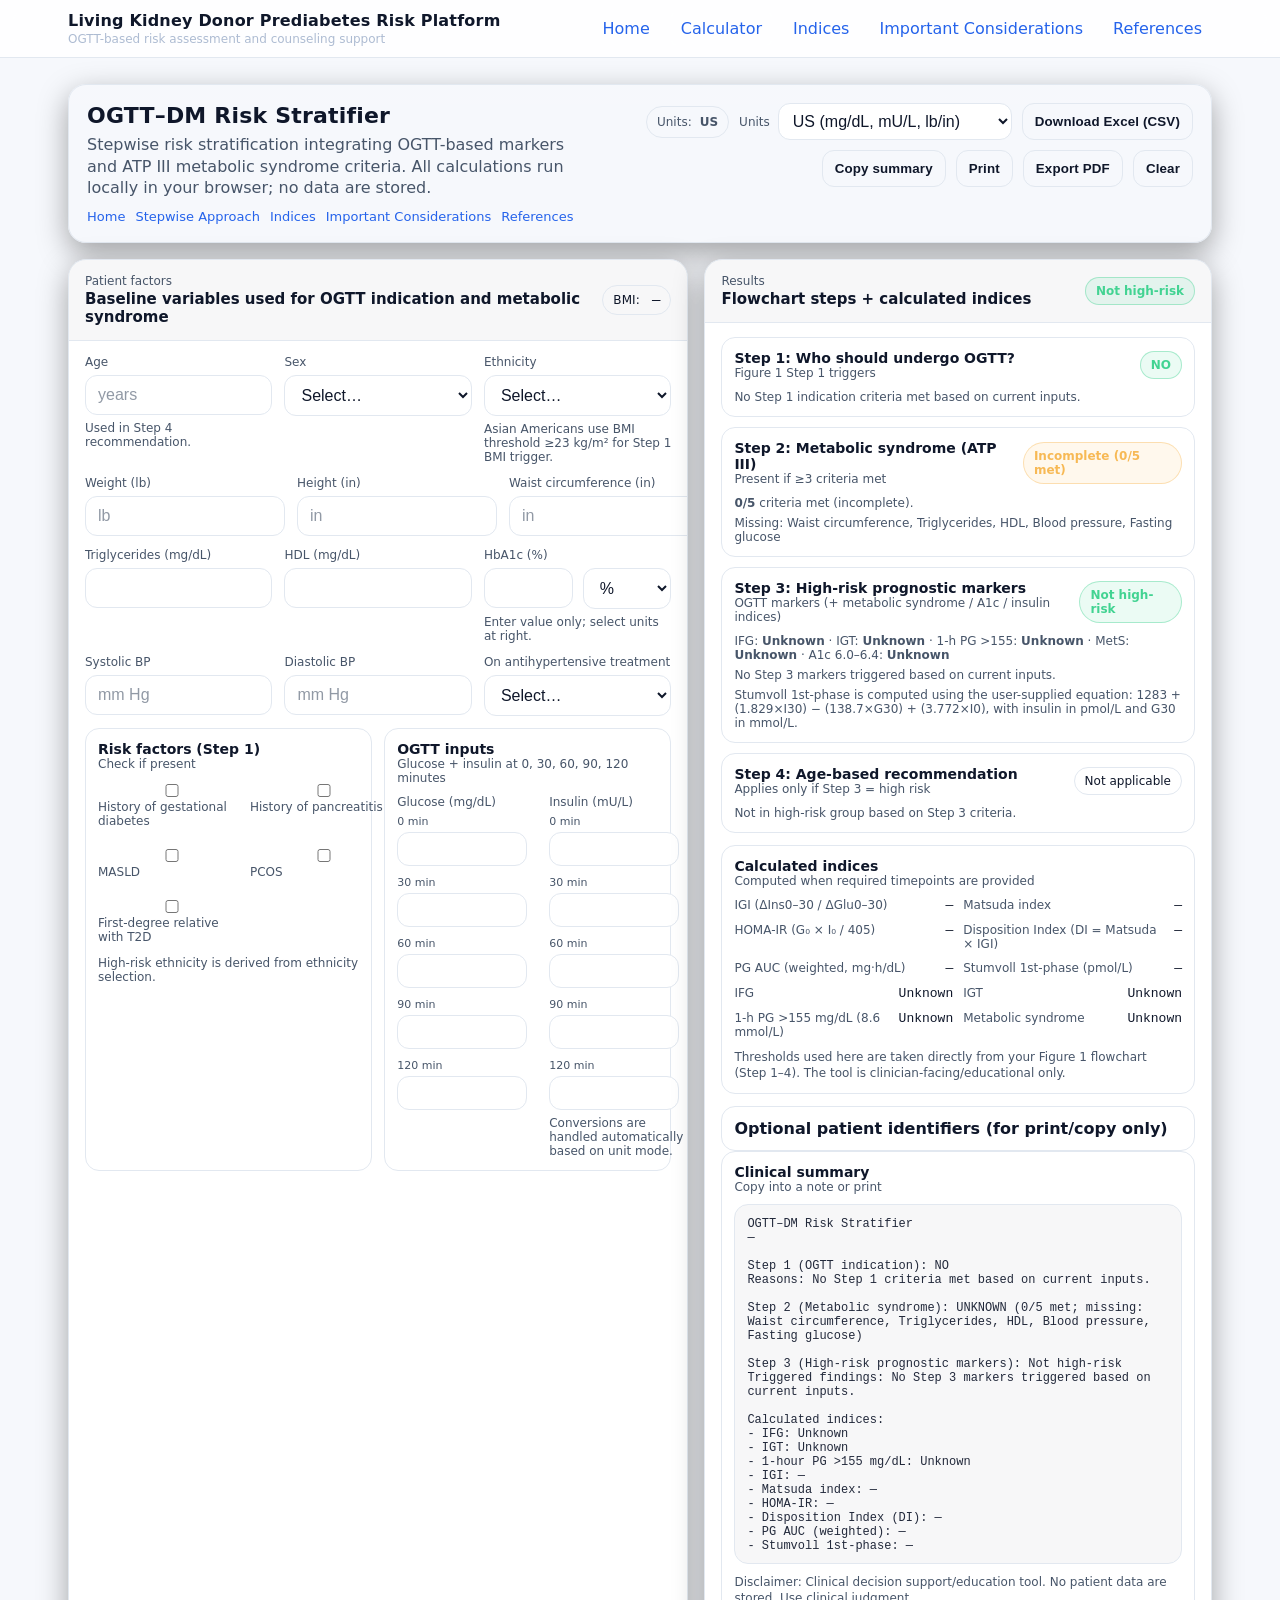
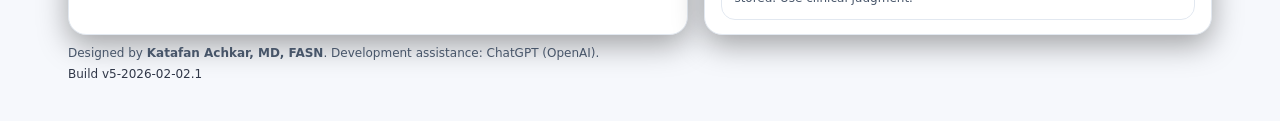
==== calculator.html @ 2bc363bb "Add files via upload" ====
<!doctype html>
<html lang="en">
<head>
  <meta charset="utf-8" />
  <meta name="viewport" content="width=device-width, initial-scale=1" />
  <meta name="robots" content="noindex,nofollow" />
  <title>OGTT–DM Risk Stratifier (Fresh)</title>
  <script defer src="calculator.js"></script>
  <style>
    :root{
      --bg:#f6f8fc;
      --panel:#ffffff;
      --card:#ffffff;
      --card2:#ffffff;
      --text:#0f172a;
      --muted:#475569;
      --line:#e2e8f0;
      --good:#42d392;
      --warn:#f7b955;
      --bad:#ff6b6b;
      --accent:#2563eb;
      --shadow: 0 10px 30px rgba(0,0,0,.35);
      --radius: 18px;
      --radius2: 14px;
      --mono: ui-monospace, SFMono-Regular, Menlo, Monaco, Consolas, "Liberation Mono", "Courier New", monospace;
      --sans: ui-sans-serif, system-ui, -apple-system, Segoe UI, Roboto, Helvetica, Arial, "Apple Color Emoji","Segoe UI Emoji";
    }

    *{box-sizing:border-box}
    body{
      margin:0;
      font-family:var(--sans);
      background: var(--bg);
      color:var(--text);
    }
    a{color:var(--accent); text-decoration:none}

    .wrap{max-width:1180px; margin:0 auto; padding:26px 18px 40px;}

    header{
      display:flex; align-items:flex-start; justify-content:space-between; gap:14px;
      padding:18px 18px;
      border:1px solid var(--line);
      background:linear-gradient(180deg, rgba(255,255,255,.06), rgba(255,255,255,.03));
      border-radius:var(--radius);
      box-shadow:var(--shadow);
    }
    .title h1{margin:0; font-size:22px; letter-spacing:.2px}
    .title p{margin:6px 0 0; color:var(--muted); max-width:820px; line-height:1.35}

    .actions{display:flex; flex-wrap:wrap; gap:10px; align-items:center; justify-content:flex-end}

    .btn{
      appearance:none; border:1px solid var(--line);
      background:rgba(255,255,255,.04);
      color:var(--text);
      padding:10px 12px;
      border-radius:12px;
      cursor:pointer;
      font-weight:600;
      letter-spacing:.15px;
      transition:transform .04s ease, background .12s ease, border-color .12s ease;
    }
    .btn:hover{background:rgba(255,255,255,.07); border-color:rgba(255,255,255,.14)}
    .btn:active{transform:translateY(1px)}

    .pill{
      display:inline-flex; align-items:center; gap:8px;
      border:1px solid var(--line);
      background:rgba(255,255,255,.04);
      padding:8px 10px;
      border-radius:999px;
      color:var(--muted);
      font-size:12px;
      user-select:none;
    }
    .toggle{
      display:inline-flex; align-items:center; gap:8px;
    }
    .toggle select{
      background:#ffffff;
      color:var(--text);
      border:1px solid var(--line);
      padding:8px 10px;
      border-radius:12px;
      outline:none;
    }

    main{display:grid; grid-template-columns: 1.1fr .9fr; gap:16px; margin-top:16px;}
    @media (max-width: 980px){ main{grid-template-columns:1fr;} header{flex-direction:column; align-items:stretch} .actions{justify-content:flex-start}}

    .panel{
      border:1px solid var(--line);
      background:#ffffff;
      border-radius:var(--radius);
      box-shadow:var(--shadow);
      overflow:hidden;
    }
    .panel .hd{
      padding:14px 16px;
      border-bottom:1px solid var(--line);
      display:flex; align-items:center; justify-content:space-between; gap:12px;
      background:rgba(15,23,42,.03);
    }
    .panel .hd .kicker{font-size:12px; color:var(--muted)}
    .panel .hd h2{margin:2px 0 0; font-size:15px}
    .panel .bd{padding:14px 16px;}

    .grid2{display:grid; grid-template-columns:repeat(2, minmax(140px,1fr)); gap:12px}
    .grid3{display:grid; grid-template-columns:repeat(3, minmax(140px,1fr)); gap:12px}
    @media (max-width: 640px){ .grid2,.grid3{grid-template-columns:1fr;} }

    /* OGTT time-point grids (2 vertical columns: Glucose + Insulin) */
    .ogttCol{max-width:200px; display:flex; flex-direction:column}
    .ogttGrid{display:grid; grid-template-columns:1fr; gap:10px; justify-items:start}
    .tp{display:flex; flex-direction:column}
    .tplabel{font-size:11px; color:var(--muted); margin-bottom:4px}
    /* compact OGTT entry boxes (still fits 5 digits) */
    .ogttGrid input{padding:8px 6px; font-size:14px; text-align:center; width:100%; max-width:130px}
    .ogttCol .hint{max-width:100%; width:100%; overflow-wrap:anywhere; word-break:break-word; white-space:normal; padding:0 2px; margin-top:6px}

    label{display:block; font-size:12px; color:var(--muted); margin-bottom:6px}
    .row{display:flex; gap:10px; align-items:center}

    input, select{
      width:100%;
      background:#ffffff;
      border:1px solid var(--line);
      color:var(--text);
      padding:10px 12px;
      border-radius:12px;
      outline:none;
      font-size:16px;
    }

    input[type=number]{-moz-appearance:textfield;}
    input[type=number]::-webkit-outer-spin-button,
    input[type=number]::-webkit-inner-spin-button{
      -webkit-appearance:none; margin:0;
    }

    input::placeholder{color:rgba(71,85,105,.6)}
    .hint{margin-top:6px; font-size:12px; color:var(--muted)}

    .card{
      background:#ffffff;
      border:1px solid var(--line);
      border-radius:var(--radius2);
      padding:12px 12px;
    }

    .metric{display:flex; align-items:flex-start; justify-content:space-between; gap:12px}
    .metric .name{color:var(--muted); font-size:12px}
    .metric .val{font-family:var(--mono); font-size:13px}

    .badge{display:inline-flex; align-items:center; gap:8px; padding:6px 10px; border-radius:999px; font-size:12px; border:1px solid var(--line); background:rgba(255,255,255,.04)}
    .badge.good{border-color:rgba(66,211,146,.4); background:rgba(66,211,146,.10); color:var(--good); font-weight:700}
    .badge.warn{border-color:rgba(247,185,85,.4); background:rgba(247,185,85,.10); color:var(--warn); font-weight:700}
    .badge.bad{border-color:rgba(255,107,107,.4); background:rgba(255,107,107,.10); color:var(--bad); font-weight:800}

    /* BMI badge formatting */
    #bmiBadge{letter-spacing:.1px}
    #bmiBadge .bmiNum{font-family:var(--mono); font-variant-numeric: tabular-nums; font-size:14px; padding-left:4px;}
    #bmiBadge .bmiUnit{opacity:.9; font-weight:700}


    .stepTitle{display:flex; align-items:center; justify-content:space-between; gap:10px; margin-bottom:10px}
    .stepTitle h3{margin:0; font-size:14px}
    .stepTitle p{margin:0; color:var(--muted); font-size:12px}

    ul{margin:10px 0 0 18px; color:var(--muted); line-height:1.35}
    li{margin:4px 0}

    .summary{
      white-space:pre-wrap;
      font-family:var(--mono);
      font-size:12px;
      background:rgba(15,23,42,.03);
      border:1px solid var(--line);
      border-radius:14px;
      padding:12px;
      color:rgba(15,23,42,.92);
      overflow:auto;
      max-height:360px;
    }

    .footerNote{margin-top:10px; color:var(--muted); font-size:12px; line-height:1.35}

    .toast{position:fixed; left:50%; bottom:22px; transform:translateX(-50%);
      background:rgba(255,255,255,.95); border:1px solid var(--line); box-shadow:var(--shadow);
      padding:10px 12px; border-radius:14px; color:var(--text); font-size:13px;
      opacity:0; pointer-events:none; transition:opacity .18s ease;
    }
    .toast.show{opacity:1}

    @media print{
      body{background:#fff; color:#000}
      header,.panel{box-shadow:none}
      .btn,.pill,.toggle{display:none !important}
      .panel{break-inside:avoid}
      input,select{border:1px solid #bbb; color:#000; background:#fff}
      .summary{color:#000}
    }
  

    /* v5.0 fixes */
    .hint{max-width:100%; overflow-wrap:anywhere; word-break:break-word;}
    .footerNote{max-width:100%; overflow-wrap:anywhere;}
    @media print{
      main{grid-template-columns:1fr !important;}
      .summary{max-height:none !important; overflow:visible !important;}
    }

  
    /* --- v5.1 additions: patient identifiers + BMI row width --- */
    .bmiRow{grid-template-columns:repeat(3, minmax(200px, 1fr)); gap:12px}
    @media (max-width: 980px){ .bmiRow{grid-template-columns:1fr;} }

    .ptCard summary{cursor:pointer; font-weight:700; list-style:none;}
    .ptCard summary::-webkit-details-marker{display:none}
    .ptRow{display:flex; align-items:center; gap:10px; flex-wrap:wrap;}
    .ptRow input[type="checkbox"]{width:auto}
    #printHeader{
      display:none;
      margin: 0 0 10px 0;
      padding: 10px 12px;
      border: 1px solid var(--line);
      border-radius: 12px;
      background: rgba(15,23,42,.02);
      font-size: 12px;
      color: rgba(15,23,42,.92);
      white-space: pre-wrap;
    }
    @media print{
      #printHeader{display:block;}
      .ptCard{display:none !important;}
    }

  
    /* UI fix: keep long conversion hint inside its container */
    .ogttCol .hint{padding-left:0 !important; padding-right:0 !important; margin-left:0 !important;}
    .hint{max-width:100%; box-sizing:border-box;}

  </style>
</head>
<body>

  <div class="nav" style="position:sticky;top:0;z-index:60;backdrop-filter:blur(10px);background:rgba(255,255,255,.85);border-bottom:1px solid #e2e8f0;">
    <div style="max-width:1180px;margin:0 auto;padding:10px 18px;display:flex;gap:12px;align-items:center;justify-content:space-between;flex-wrap:wrap;">
      <div style="display:flex;flex-direction:column;gap:2px;">
        <div style="font-weight:700;letter-spacing:.2px;">Living Kidney Donor Prediabetes Risk Platform</div>
        <div style="font-size:12px;color:rgba(169,183,208,.95);">OGTT-based risk assessment and counseling support</div>
      </div>
      <nav style="display:flex;gap:10px;flex-wrap:wrap;align-items:center;">
        <a href="index.html" style="padding:8px 10px;border-radius:10px;">Home</a>
        <a href="calculator.html" style="padding:8px 10px;border-radius:10px;border:1px solid rgba(255,255,255,.14);background:rgba(255,255,255,.04);">Calculator</a>
        <a href="indices.html" style="padding:8px 10px;border-radius:10px;">Indices</a>
        <a href="considerations.html" style="padding:8px 10px;border-radius:10px;">Important Considerations</a>
        <a href="references.html" style="padding:8px 10px;border-radius:10px;">References</a>
      </nav>
    </div>
  </div>


  <div class="wrap">

    <header>
      <div class="title">
        <h1>OGTT–DM Risk Stratifier</h1>
        <p>Stepwise risk stratification integrating OGTT-based markers and ATP III metabolic syndrome criteria. All calculations run locally in your browser; no data are stored.</p>
        <div style="margin-top:10px; display:flex; flex-wrap:wrap; gap:10px; font-size:13px;">
          <a href="index.html">Home</a>
          <a href="stepwise.html">Stepwise Approach</a>
          <a href="indices.html">Indices</a>
          <a href="considerations.html">Important Considerations</a>
          <a href="references.html">References</a>
        </div>
      </div>
      <div class="actions">
        <span class="pill" id="unitPill">Units: <b id="unitLabel">US</b></span>
        <span class="toggle">
          <label style="margin:0; font-size:12px; color:var(--muted)">Units</label>
          <select id="unitMode">
            <option value="US">US (mg/dL, mU/L, lb/in)</option>
            <option value="SI">SI (mmol/L, pmol/L, kg/cm)</option>
          </select>
        </span>
        <button class="btn" type="button" id="downloadCsv">Download Excel (CSV)</button>
          <button class="btn" id="copySummary">Copy summary</button>
        <button class="btn" id="print">Print</button>
        <button class="btn" id="exportPdf">Export PDF</button>
<button class="btn" id="clear">Clear</button>
      </div>
    </header>

    <main>
      <section class="panel">
        <div class="hd">
          <div>
            <div class="kicker">Patient factors</div>
            <h2>Baseline variables used for OGTT indication and metabolic syndrome</h2>
          </div>
          <span class="badge" id="bmiBadge">BMI: —</span>
        </div>
        <div class="bd">

          <div class="grid3">
            <div>
              <label>Age</label>
              <input id="age" type="number" min="0" step="1" placeholder="years" />
              <div class="hint">Used in Step 4 recommendation.</div>
            </div>
            <div>
              <label>Sex</label>
              <select id="sex">
                <option value="">Select…</option>
                <option value="F">Female</option>
                <option value="M">Male</option>
              </select>
            </div>
            <div>
              <label>Ethnicity</label>
              <select id="eth">
                <option value="">Select…</option>
                <option value="African American">African American</option>
                <option value="Hispanic/Latino">Hispanic/Latino</option>
                <option value="Native American">Native American</option>
                <option value="Asian American">Asian American</option>
                <option value="White">White</option>
                <option value="Other">Other</option>
              </select>
              <div class="hint">Asian Americans use BMI threshold ≥23 kg/m² for Step 1 BMI trigger.</div>
            </div>
          </div>

          <div style="height:12px"></div>

          <div class="grid3 bmiRow">
            <div>
              <label id="weightLabel">Weight</label>
              <input id="weight" type="number" min="0" step="0.1" placeholder="" />
            </div>
            <div>
              <label id="heightLabel">Height</label>
              <input id="height" type="number" min="0" step="0.1" placeholder="" />
            </div>
            <div>
              <label id="waistLabel">Waist circumference</label>
              <input id="waist" type="number" min="0" step="0.1" placeholder="" />
            </div>
          </div>

          <div style="height:12px"></div>

          <div class="grid3">
            <div>
              <label id="tgLabel">Triglycerides</label>
              <input id="tg" type="number" min="0" step="0.1" placeholder="" />
            </div>
            <div>
              <label id="hdlLabel">HDL</label>
              <input id="hdl" type="number" min="0" step="0.1" placeholder="" />
            </div>
            <div>
  <label id="a1cLabel">HbA1c</label>
  <div class="row">
    <input id="a1c" type="number" min="0" step="0.1" placeholder="" />
    <select id="a1cUnit" aria-label="HbA1c units">
      <option value="percent">%</option>
      <option value="ifcc">mmol/mol</option>
    </select>
  </div>
  <div class="hint">Enter value only; select units at right.</div>
</div>
          </div>

          <div style="height:12px"></div>

          <div class="grid3">
            <div>
              <label>Systolic BP</label>
              <input id="sbp" type="number" min="0" step="1" placeholder="mm Hg" />
            </div>
            <div>
              <label>Diastolic BP</label>
              <input id="dbp" type="number" min="0" step="1" placeholder="mm Hg" />
            </div>
            <div>
              <label>On antihypertensive treatment</label>
              <select id="bpMeds">
                <option value="">Select…</option>
                <option value="yes">Yes</option>
                <option value="no">No</option>
              </select>
            </div>
          </div>

          <div style="height:12px"></div>

          <div class="grid2">
            <div class="card">
              <div class="stepTitle">
                <div>
                  <h3>Risk factors (Step 1)</h3>
                  <p>Check if present</p>
                </div>
              </div>
              <div class="grid2">
                <label><input type="checkbox" id="gdm" /> History of gestational diabetes</label>
                <label><input type="checkbox" id="pancreatitis" /> History of pancreatitis</label>
                <label><input type="checkbox" id="masld" /> MASLD</label>
                <label><input type="checkbox" id="pcos" /> PCOS</label>
                <label><input type="checkbox" id="fdr" /> First-degree relative with T2D</label>
              </div>
              <div class="hint">High-risk ethnicity is derived from ethnicity selection.</div>
            </div>

            <div class="card">
              <div class="stepTitle">
                <div>
                  <h3>OGTT inputs</h3>
                  <p>Glucose + insulin at 0, 30, 60, 90, 120 minutes</p>
                </div>
              </div>

              <div class="grid2" style="align-items:start;">
                <div class="ogttCol">
                  <label id="gluLabel">Glucose</label>
                  <div class="ogttGrid">
                    <div class="tp"><div class="tplabel">0 min</div><input id="g0" type="text" inputmode="decimal" pattern="[0-9.]*" maxlength="6" /></div>
                    <div class="tp"><div class="tplabel">30 min</div><input id="g30" type="text" inputmode="decimal" pattern="[0-9.]*" maxlength="6" /></div>
                    <div class="tp"><div class="tplabel">60 min</div><input id="g60" type="text" inputmode="decimal" pattern="[0-9.]*" maxlength="6" /></div>
                    <div class="tp"><div class="tplabel">90 min</div><input id="g90" type="text" inputmode="decimal" pattern="[0-9.]*" maxlength="6" /></div>
                    <div class="tp"><div class="tplabel">120 min</div><input id="g120" type="text" inputmode="decimal" pattern="[0-9.]*" maxlength="6" /></div>
                  </div>
                </div>

                <div class="ogttCol">
                  <label id="insLabel">Insulin</label>
                  <div class="ogttGrid">
                    <div class="tp"><div class="tplabel">0 min</div><input id="i0" type="text" inputmode="decimal" pattern="[0-9.]*" maxlength="6" /></div>
                    <div class="tp"><div class="tplabel">30 min</div><input id="i30" type="text" inputmode="decimal" pattern="[0-9.]*" maxlength="6" /></div>
                    <div class="tp"><div class="tplabel">60 min</div><input id="i60" type="text" inputmode="decimal" pattern="[0-9.]*" maxlength="6" /></div>
                    <div class="tp"><div class="tplabel">90 min</div><input id="i90" type="text" inputmode="decimal" pattern="[0-9.]*" maxlength="6" /></div>
                    <div class="tp"><div class="tplabel">120 min</div><input id="i120" type="text" inputmode="decimal" pattern="[0-9.]*" maxlength="6" /></div>
                  </div>
                  <div class="hint">Conversions are handled automatically based on unit mode.</div>
                </div>
              </div>

            </div>
          </div>

        </div>
      </section>

      <aside class="panel">
        <div class="hd">
          <div>
            <div class="kicker">Results</div>
            <h2>Flowchart steps + calculated indices</h2>
          </div>
          <span class="badge" id="riskBadge">—</span>
        </div>
        <div class="bd">

          <div class="card" id="step1Card">
            <div class="stepTitle">
              <div>
                <h3>Step 1: Who should undergo OGTT?</h3>
                <p>Figure 1 Step 1 triggers</p>
              </div>
              <span class="badge" id="step1Badge">—</span>
            </div>
            <div id="step1Reasons" class="hint">Enter inputs to evaluate Step 1.</div>
          </div>

          <div style="height:10px"></div>

          <div class="card" id="step2Card">
            <div class="stepTitle">
              <div>
                <h3>Step 2: Metabolic syndrome (ATP III)</h3>
                <p>Present if ≥3 criteria met</p>
              </div>
              <span class="badge" id="step2Badge">—</span>
            </div>
            <div id="metsDetail" class="hint">Enter sex + waist/lipids/BP/FPG to compute.</div>
          </div>

          <div style="height:10px"></div>

          <div class="card" id="step3Card">
            <div class="stepTitle">
              <div>
                <h3>Step 3: High-risk prognostic markers</h3>
                <p>OGTT markers (+ metabolic syndrome / A1c / insulin indices)</p>
              </div>
              <span class="badge" id="step3Badge">—</span>
            </div>
            <div id="step3Detail" class="hint">Provide OGTT + required fields to evaluate Step 3.</div>
          </div>

          <div style="height:10px"></div>

          <div class="card" id="step4Card">
            <div class="stepTitle">
              <div>
                <h3>Step 4: Age-based recommendation</h3>
                <p>Applies only if Step 3 = high risk</p>
              </div>
              <span class="badge" id="step4Badge">—</span>
            </div>
            <div id="step4Detail" class="hint">Enter age to see recommendation.</div>
          </div>

          <div style="height:12px"></div>

          <div class="card">
            <div class="stepTitle">
              <div>
                <h3>Calculated indices</h3>
                <p>Computed when required timepoints are provided</p>
              </div>
            </div>
            <div class="grid2" style="gap:10px">
              <div class="metric"><div class="name">IGI (ΔIns0–30 / ΔGlu0–30)</div><div class="val" id="igi">—</div></div>
              <div class="metric"><div class="name">Matsuda index</div><div class="val" id="matsuda">—</div></div>
              <div class="metric"><div class="name">HOMA-IR (G₀ × I₀ / 405)</div><div class="val" id="homa">—</div></div>
              <div class="metric"><div class="name">Disposition Index (DI = Matsuda × IGI)</div><div class="val" id="di">—</div></div>
              <div class="metric"><div class="name">PG AUC (weighted, mg·h/dL)</div><div class="val" id="pgauc">—</div></div>
              <div class="metric"><div class="name">Stumvoll 1st-phase (pmol/L)</div><div class="val" id="stum1">—</div></div>
              <div class="metric"><div class="name">IFG</div><div class="val" id="ifg">—</div></div>
              <div class="metric"><div class="name">IGT</div><div class="val" id="igt">—</div></div>
              <div class="metric"><div class="name">1-h PG >155 mg/dL (8.6 mmol/L)</div><div class="val" id="onehr">—</div></div>
              <div class="metric"><div class="name">Metabolic syndrome</div><div class="val" id="mets">—</div></div>
            </div>
            <div class="footerNote">Thresholds used here are taken directly from your Figure 1 flowchart (Step 1–4). The tool is clinician-facing/educational only.</div>
          </div>

          <div style="height:12px"></div>

          
          <details class="card ptCard" id="ptDetails">
            <summary>Optional patient identifiers (for print/copy only)</summary>
            <div class="hr"></div>
            <div class="ptRow">
              <input id="includePt" type="checkbox" />
              <label for="includePt" style="margin:0; font-size:12px; color:var(--muted)">
                Include patient identifiers in copied/printed summary <span class="small">(required for Excel/PDF export)</span>
              </label>
            </div>
            <div style="height:10px"></div>
            <div class="grid3">
              <div>
                <label>Patient name</label>
                <input id="ptName" type="text" autocomplete="off" placeholder="" />
              </div>
              <div>
                <label>MRN</label>
                <input id="ptMRN" type="text" autocomplete="off" placeholder="" />
              </div>
              <div>
                <label>DOB</label>
                <input id="ptDOB" type="date" />
              </div>
              <div>
                <label>OGTT test date</label>
                <input id="testDate" type="date" />
              </div>
            </div>
            <div class="hint">
              These fields are used only for on-screen rendering and for copy/print output when selected.
              They are not stored, transmitted, or saved as baseline.
            </div>
          </details>

<div class="card">
            <div class="stepTitle">
              <div>
                <h3>Clinical summary</h3>
                <p>Copy into a note or print</p>
              </div>
            </div>
            <div id="printHeader"></div>
            <div class="summary" id="summary">—</div>
            <div class="footerNote">Disclaimer: Clinical decision support/education tool. No patient data are stored. Use clinical judgment.</div>
          </div>

        </div>
      </aside>
    </main>

    <footer class="site-footer footer">
      <div class="footerNote">Designed by <strong>Katafan Achkar, MD, FASN</strong>. Development assistance: ChatGPT (OpenAI).</div>
    </footer>



    <div class="toast" id="toast">Copied.</div>
  </div>
</body>
</html>
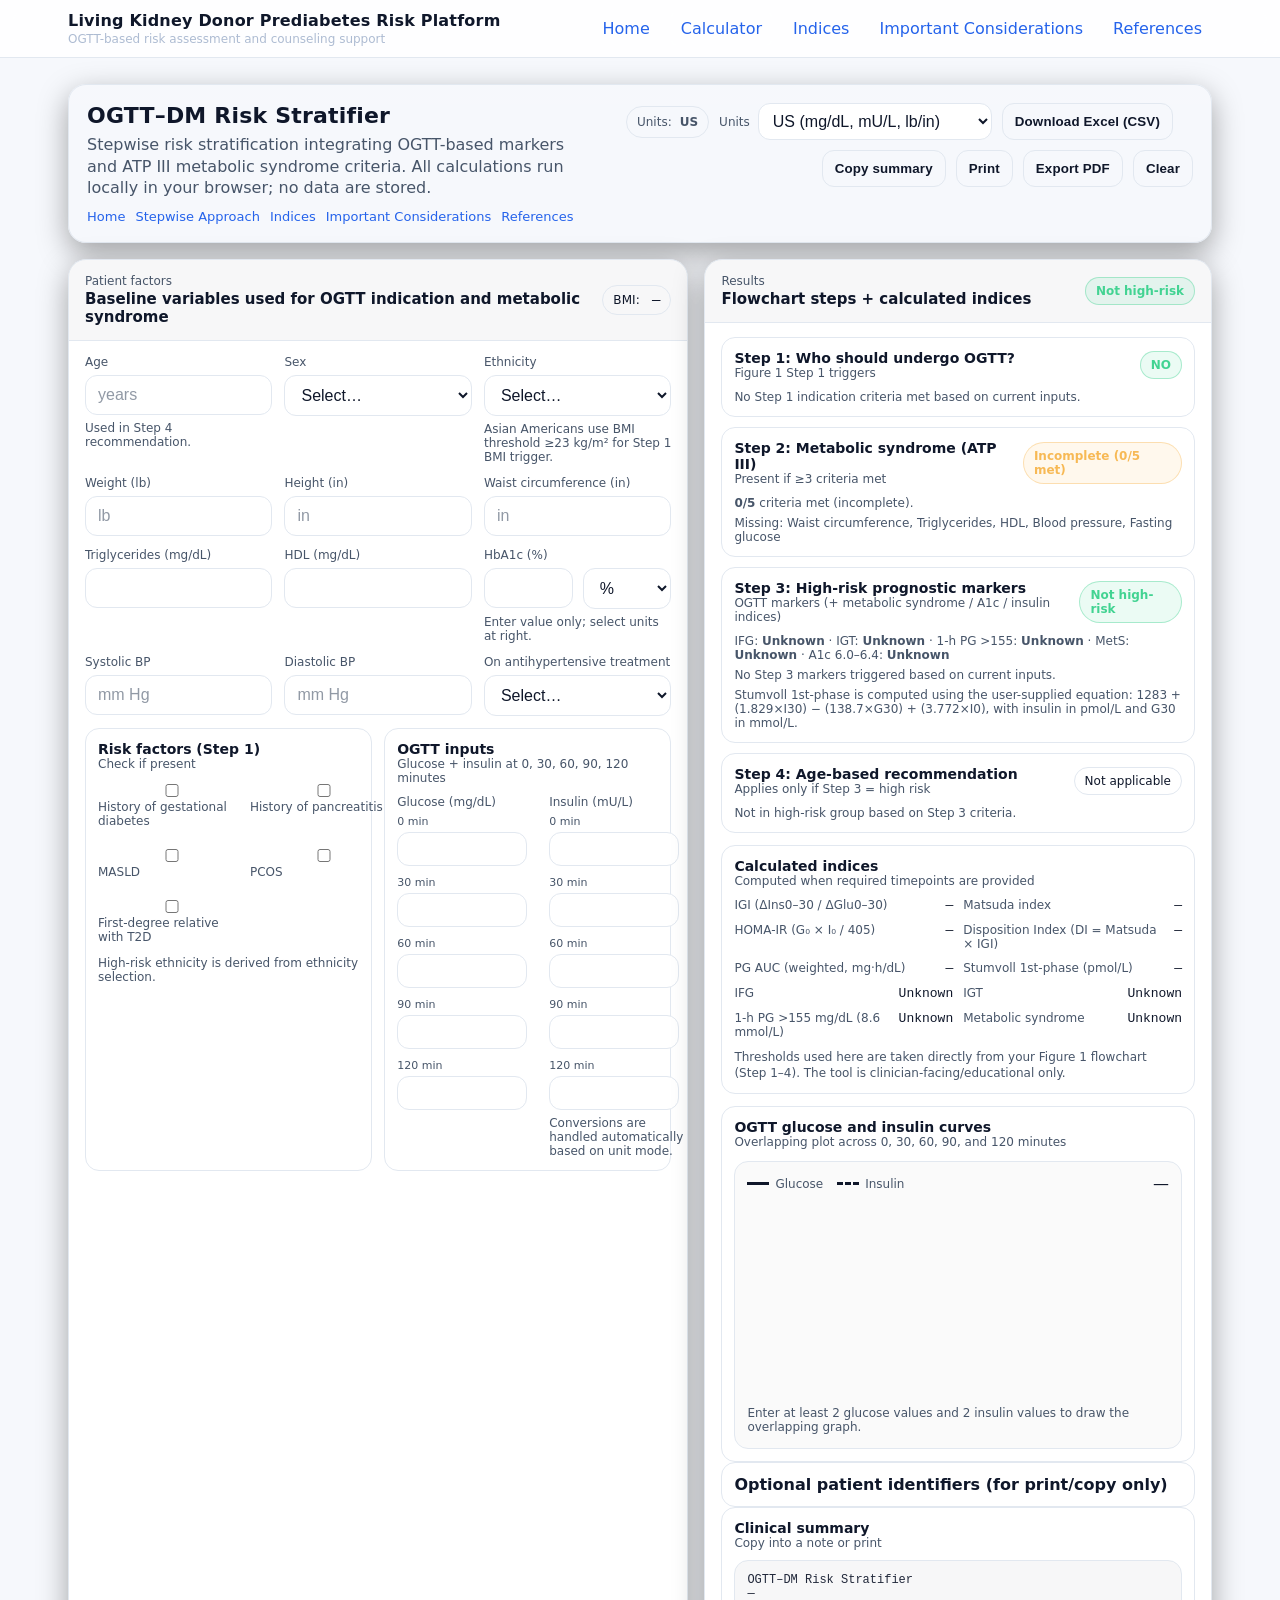
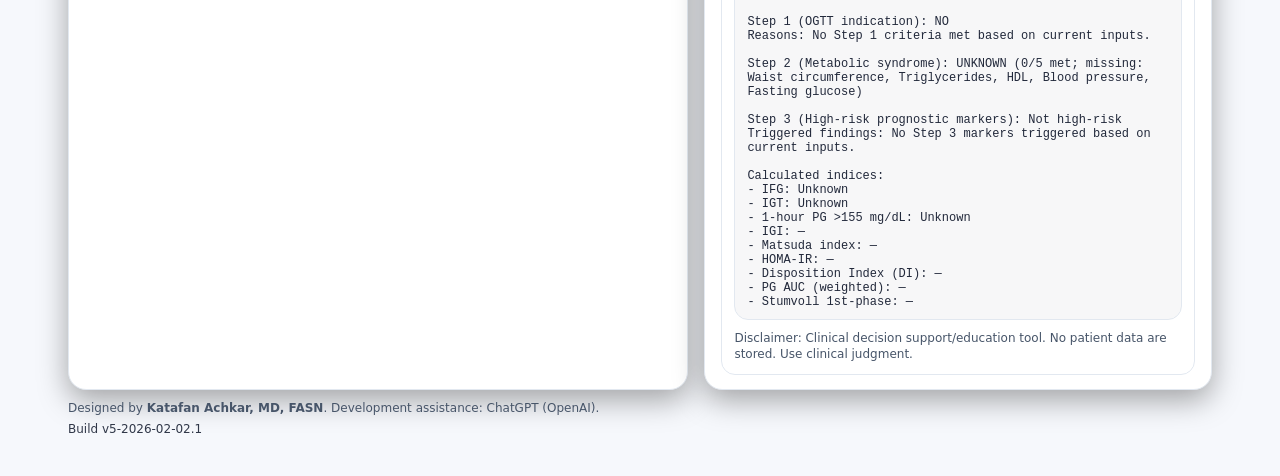
==== commit ef502415: "Update calculator.html" ====
--- a/calculator.html
+++ b/calculator.html
@@ -3,9 +3,9 @@
 <head>
   <meta charset="utf-8" />
   <meta name="viewport" content="width=device-width, initial-scale=1" />
-  <meta name="robots" content="noindex,nofollow" />
-  <title>OGTT–DM Risk Stratifier (Fresh)</title>
-  <script defer src="calculator.js"></script>
+  <meta name="robots" content="index, follow" />
+  <title>Kidney Donor Prediabetes OGTT Calculator | Living Kidney Donor Prediabetes Risk Platform</title>
+  <script defer src="calculator.js?v=101"></script>
   <style>
     :root{
       --bg:#f6f8fc;
@@ -110,12 +110,10 @@
     .grid3{display:grid; grid-template-columns:repeat(3, minmax(140px,1fr)); gap:12px}
     @media (max-width: 640px){ .grid2,.grid3{grid-template-columns:1fr;} }
 
-    /* OGTT time-point grids (2 vertical columns: Glucose + Insulin) */
-    .ogttCol{max-width:200px; display:flex; flex-direction:column}
+    .ogttCol{max-width:none; display:flex; flex-direction:column}
     .ogttGrid{display:grid; grid-template-columns:1fr; gap:10px; justify-items:start}
     .tp{display:flex; flex-direction:column}
     .tplabel{font-size:11px; color:var(--muted); margin-bottom:4px}
-    /* compact OGTT entry boxes (still fits 5 digits) */
     .ogttGrid input{padding:8px 6px; font-size:14px; text-align:center; width:100%; max-width:130px}
     .ogttCol .hint{max-width:100%; width:100%; overflow-wrap:anywhere; word-break:break-word; white-space:normal; padding:0 2px; margin-top:6px}
 
@@ -158,11 +156,9 @@
     .badge.warn{border-color:rgba(247,185,85,.4); background:rgba(247,185,85,.10); color:var(--warn); font-weight:700}
     .badge.bad{border-color:rgba(255,107,107,.4); background:rgba(255,107,107,.10); color:var(--bad); font-weight:800}
 
-    /* BMI badge formatting */
     #bmiBadge{letter-spacing:.1px}
     #bmiBadge .bmiNum{font-family:var(--mono); font-variant-numeric: tabular-nums; font-size:14px; padding-left:4px;}
     #bmiBadge .bmiUnit{opacity:.9; font-weight:700}
-
 
     .stepTitle{display:flex; align-items:center; justify-content:space-between; gap:10px; margin-bottom:10px}
     .stepTitle h3{margin:0; font-size:14px}
@@ -201,9 +197,7 @@
       input,select{border:1px solid #bbb; color:#000; background:#fff}
       .summary{color:#000}
     }
-  
-
-    /* v5.0 fixes */
+
     .hint{max-width:100%; overflow-wrap:anywhere; word-break:break-word;}
     .footerNote{max-width:100%; overflow-wrap:anywhere;}
     @media print{
@@ -211,9 +205,7 @@
       .summary{max-height:none !important; overflow:visible !important;}
     }
 
-  
-    /* --- v5.1 additions: patient identifiers + BMI row width --- */
-    .bmiRow{grid-template-columns:repeat(3, minmax(200px, 1fr)); gap:12px}
+    .bmiRow{grid-template-columns:repeat(3, minmax(140px, 1fr)); gap:12px}
     @media (max-width: 980px){ .bmiRow{grid-template-columns:1fr;} }
 
     .ptCard summary{cursor:pointer; font-weight:700; list-style:none;}
@@ -236,12 +228,106 @@
       .ptCard{display:none !important;}
     }
 
-  
-    /* UI fix: keep long conversion hint inside its container */
     .ogttCol .hint{padding-left:0 !important; padding-right:0 !important; margin-left:0 !important;}
     .hint{max-width:100%; box-sizing:border-box;}
 
+    .chartWrap{
+      margin-top:12px;
+      border:1px solid var(--line);
+      border-radius:14px;
+      background:rgba(15,23,42,.02);
+      padding:12px;
+    }
+    .chartMeta{
+      display:flex;
+      align-items:center;
+      justify-content:space-between;
+      gap:10px;
+      flex-wrap:wrap;
+      margin-bottom:8px;
+    }
+    .chartLegend{
+      display:flex;
+      gap:14px;
+      flex-wrap:wrap;
+      font-size:12px;
+      color:var(--muted);
+    }
+    .legendItem{
+      display:inline-flex;
+      align-items:center;
+      gap:6px;
+    }
+    .legendSwatch{
+      width:22px;
+      height:0;
+      border-top:3px solid var(--text);
+      display:inline-block;
+    }
+    .legendSwatch.dashed{ border-top-style:dashed; }
+    .ogttSvg{
+      width:100%;
+      height:auto;
+      display:block;
+      overflow:visible;
+    }
+    .chartEmpty{
+      font-size:12px;
+      color:var(--muted);
+      padding:12px 0 2px;
+    }
   </style>
+
+  <meta name="description" content="Enter OGTT glucose and insulin timepoints to compute indices (IGI, Matsuda, DI, HOMA-IR) and generate a clinician-facing summary for living kidney donor prediabetes risk counseling." />
+  <link rel="canonical" href="https://YOUR-DOMAIN-OR-GITHUB-PAGES-URL/calculator.html" />
+  <meta property="og:title" content="Living Kidney Donor Prediabetes Risk Platform" />
+  <meta property="og:description" content="OGTT-based risk assessment and counseling support for living kidney donor candidates with prediabetes." />
+  <meta property="og:type" content="website" />
+  <meta property="og:url" content="https://YOUR-DOMAIN-OR-GITHUB-PAGES-URL/calculator.html" />
+  <meta name="twitter:card" content="summary" />
+  <meta name="twitter:title" content="Living Kidney Donor Prediabetes Risk Platform" />
+  <meta name="twitter:description" content="OGTT-based risk assessment and counseling support for living kidney donor candidates with prediabetes." />
+
+  <script type="application/ld+json">
+{
+  "@context": "https://schema.org",
+  "@type": "MedicalWebPage",
+  "name": "Living Kidney Donor Prediabetes Risk Platform",
+  "url": "https://YOUR-DOMAIN-OR-GITHUB-PAGES-URL/calculator.html",
+  "description": "Clinical decision-support platform for risk stratification and counseling of living kidney donor candidates with prediabetes using OGTT-derived indices and ATP III metabolic syndrome criteria.",
+  "about": [
+    {
+      "@type": "MedicalCondition",
+      "name": "Prediabetes"
+    },
+    {
+      "@type": "MedicalCondition",
+      "name": "Type 2 diabetes mellitus"
+    },
+    {
+      "@type": "MedicalCondition",
+      "name": "Chronic kidney disease"
+    }
+  ],
+  "medicalAudience": {
+    "@type": "MedicalAudience",
+    "audienceType": "Physician"
+  },
+  "author": {
+    "@type": "Person",
+    "name": "Katafan Achkar, MD, FASN",
+    "affiliation": {
+      "@type": "Organization",
+      "name": "Houston Methodist Hospital"
+    }
+  },
+  "publisher": {
+    "@type": "Organization",
+    "name": "Houston Methodist Hospital"
+  },
+  "isAccessibleForFree": true
+}
+</script>
 </head>
 <body>
 
@@ -261,9 +347,7 @@
     </div>
   </div>
 
-
   <div class="wrap">
-
     <header>
       <div class="title">
         <h1>OGTT–DM Risk Stratifier</h1>
@@ -285,11 +369,12 @@
             <option value="SI">SI (mmol/L, pmol/L, kg/cm)</option>
           </select>
         </span>
-        <button class="btn" type="button" id="downloadCsv">Download Excel (CSV)</button>
-          <button class="btn" id="copySummary">Copy summary</button>
+        <button class="btn" type="button" id="downloadCsv" onclick="window.exportCsvAll && window.exportCsvAll()">Download Excel (CSV)</button>
+        <span id="csvStatus" class="small muted" style="margin-left:10px;"></span>
+        <button class="btn" id="copySummary">Copy summary</button>
         <button class="btn" id="print">Print</button>
         <button class="btn" id="exportPdf">Export PDF</button>
-<button class="btn" id="clear">Clear</button>
+        <button class="btn" id="clear">Clear</button>
       </div>
     </header>
 
@@ -362,16 +447,16 @@
               <input id="hdl" type="number" min="0" step="0.1" placeholder="" />
             </div>
             <div>
-  <label id="a1cLabel">HbA1c</label>
-  <div class="row">
-    <input id="a1c" type="number" min="0" step="0.1" placeholder="" />
-    <select id="a1cUnit" aria-label="HbA1c units">
-      <option value="percent">%</option>
-      <option value="ifcc">mmol/mol</option>
-    </select>
-  </div>
-  <div class="hint">Enter value only; select units at right.</div>
-</div>
+              <label id="a1cLabel">HbA1c</label>
+              <div class="row">
+                <input id="a1c" type="number" min="0" step="0.1" placeholder="" />
+                <select id="a1cUnit" aria-label="HbA1c units">
+                  <option value="percent">%</option>
+                  <option value="ifcc">mmol/mol</option>
+                </select>
+              </div>
+              <div class="hint">Enter value only; select units at right.</div>
+            </div>
           </div>
 
           <div style="height:12px"></div>
@@ -447,7 +532,6 @@
                   <div class="hint">Conversions are handled automatically based on unit mode.</div>
                 </div>
               </div>
-
             </div>
           </div>
 
@@ -540,7 +624,26 @@
 
           <div style="height:12px"></div>
 
-          
+          <div class="card">
+            <div class="stepTitle">
+              <div>
+                <h3>OGTT glucose and insulin curves</h3>
+                <p>Overlapping plot across 0, 30, 60, 90, and 120 minutes</p>
+              </div>
+            </div>
+            <div class="chartWrap">
+              <div class="chartMeta">
+                <div class="chartLegend">
+                  <span class="legendItem"><span class="legendSwatch"></span> Glucose</span>
+                  <span class="legendItem"><span class="legendSwatch dashed"></span> Insulin</span>
+                </div>
+                <div class="small" id="chartUnits">—</div>
+              </div>
+              <svg id="ogttChart" class="ogttSvg" viewBox="0 0 700 320" role="img" aria-label="Overlapping OGTT glucose and insulin curves"></svg>
+              <div class="chartEmpty" id="ogttChartEmpty">Enter at least 2 glucose values and 2 insulin values to draw the overlapping graph.</div>
+            </div>
+          </div>
+
           <details class="card ptCard" id="ptDetails">
             <summary>Optional patient identifiers (for print/copy only)</summary>
             <div class="hr"></div>
@@ -575,7 +678,7 @@
             </div>
           </details>
 
-<div class="card">
+          <div class="card">
             <div class="stepTitle">
               <div>
                 <h3>Clinical summary</h3>
@@ -594,8 +697,6 @@
     <footer class="site-footer footer">
       <div class="footerNote">Designed by <strong>Katafan Achkar, MD, FASN</strong>. Development assistance: ChatGPT (OpenAI).</div>
     </footer>
-
-
 
     <div class="toast" id="toast">Copied.</div>
   </div>
